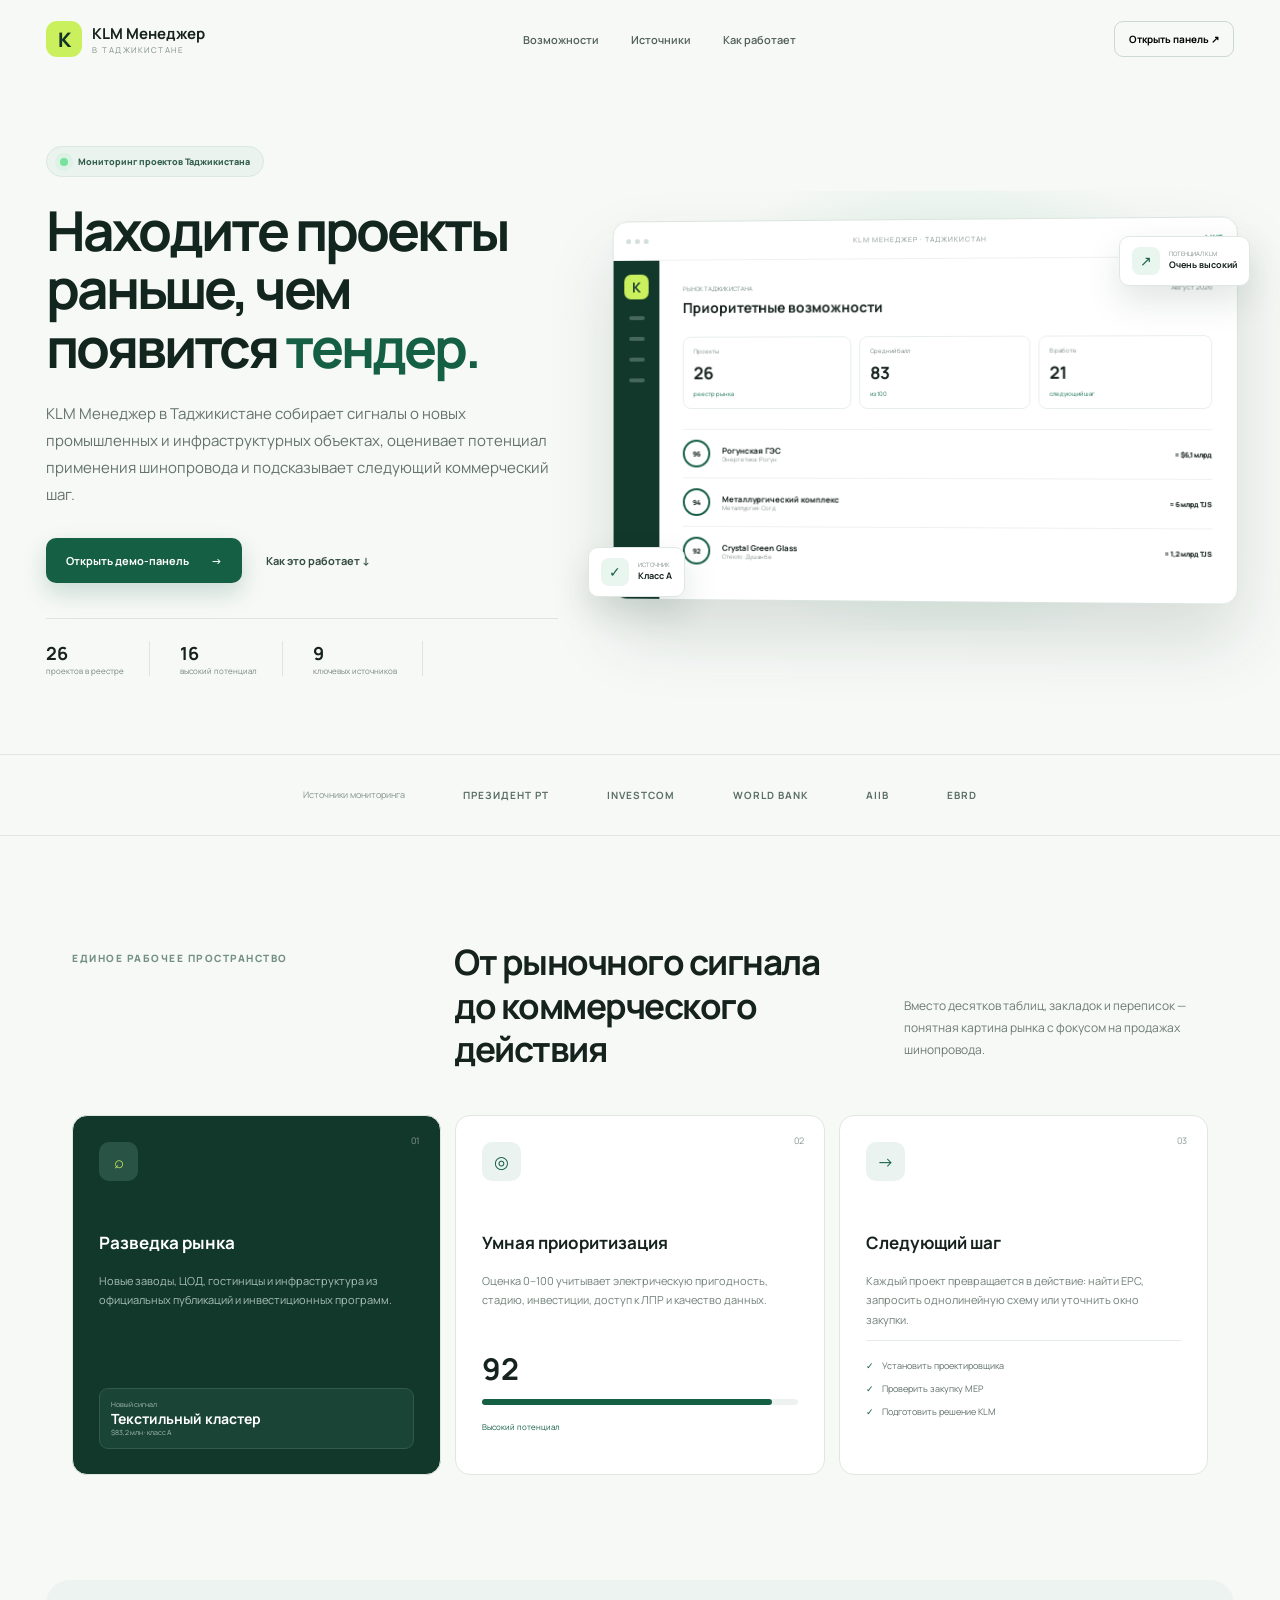
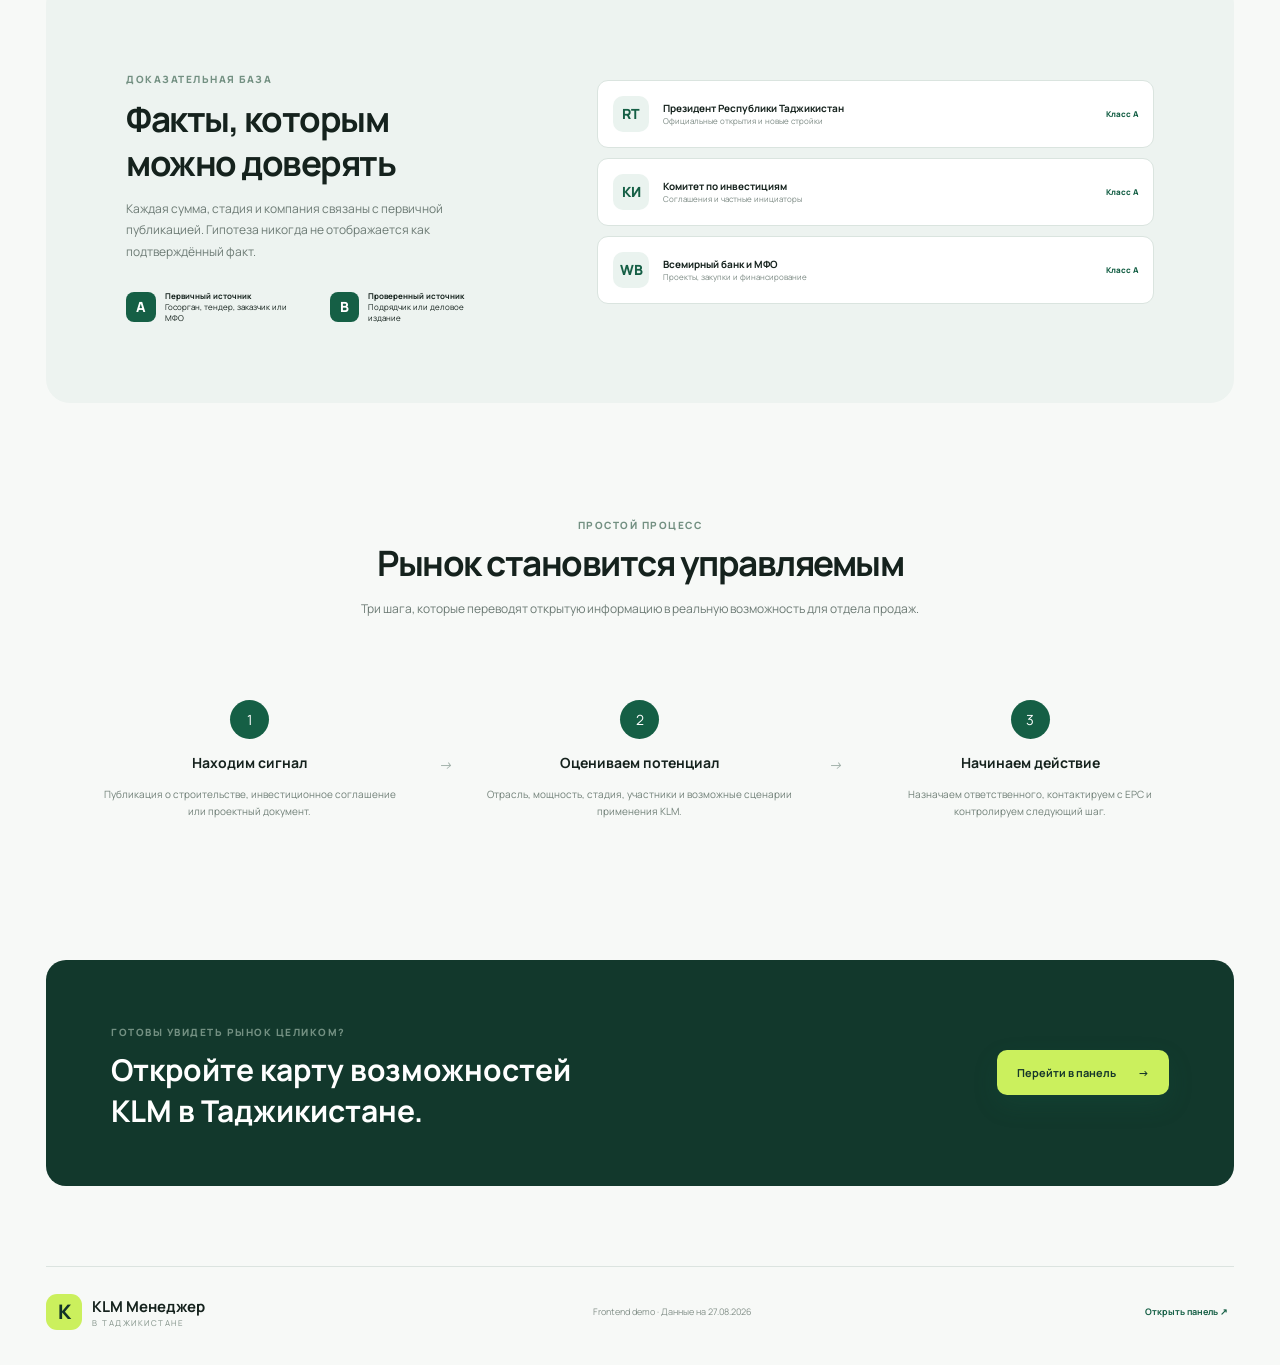
==== index.html @ 0121b9e9 "ok" ====
<!doctype html>
<html lang="ru">
<head>
  <meta charset="UTF-8">
  <meta name="viewport" content="width=device-width, initial-scale=1.0">
  <meta name="description" content="KLM Менеджер в Таджикистане — управление проектами с потенциалом применения шинопровода">
  <title>KLM Менеджер в Таджикистане</title>
  <link rel="preconnect" href="https://fonts.googleapis.com">
  <link rel="preconnect" href="https://fonts.gstatic.com" crossorigin>
  <link href="https://fonts.googleapis.com/css2?family=Manrope:wght@400;500;600;700;800&display=swap" rel="stylesheet">
  <link rel="stylesheet" href="styles.css">
  <link rel="stylesheet" href="notifications.css">
  <link rel="stylesheet" href="contacts.css">
</head>
<body>
  <div class="shell">
    <aside class="sidebar" id="sidebar">
      <a class="brand" href="#landing" aria-label="KLM Менеджер в Таджикистане">
        <span class="brand-mark">K</span><span><b>KLM Менеджер</b><small>ТАДЖИКИСТАН</small></span>
      </a>
      <nav>
        <a class="nav-link active" href="#overview" data-view="overview"><span>◫</span>Обзор</a>
        <a class="nav-link" href="#projects" data-view="projects"><span>◇</span>Проекты <em id="navCount">0</em></a>
        <a class="nav-link" href="#pipeline" data-view="pipeline"><span>⌁</span>Воронка</a>
        <a class="nav-link" href="#contacts" data-view="contacts"><span>◎</span>Контактные лица <em id="contactNavCount">0</em></a>
        <a class="nav-link" href="#sources" data-view="sources"><span>⌕</span>Источники</a>
      </nav>
      <div class="scan-card">
        <div class="scan-head"><span class="pulse"></span><b>Мониторинг</b></div>
        <p>Проверено источников</p>
        <strong id="sourceCount">0</strong>
        <small>Обновлено 27.08.2026</small>
      </div>
      <div class="user-card"><div class="avatar">KM</div><span><b>Команда KLM</b><small>Таджикистан</small></span><button aria-label="Настройки">•••</button></div>
    </aside>

    <main>
      <header class="topbar">
        <button class="mobile-menu" id="menuBtn" aria-label="Открыть меню">☰</button>
        <div class="global-search"><span>⌕</span><input id="globalSearch" placeholder="Найти проект, компанию или город…"><kbd>⌘ K</kbd></div>
        <button class="icon-btn" id="notificationBtn" title="Уведомления" aria-label="Открыть уведомления">♢<i></i><b id="notificationCount">0</b></button>
        <button class="primary-btn" id="scanBtn"><span>↻</span> Запустить мониторинг</button>
      </header>
      <aside class="notification-panel" id="notificationPanel" aria-hidden="true">
        <div class="notification-head"><div><p class="eyebrow">ЦЕНТР СОБЫТИЙ</p><h3>Уведомления</h3></div><button id="closeNotifications" aria-label="Закрыть">×</button></div>
        <div class="notification-permission" id="notificationPermission"><span>♢</span><div><b>Системные уведомления</b><small>Получайте сигнал браузера о новых проектах</small></div><button id="enableNotifications">Включить</button></div>
        <div class="notification-list" id="notificationList"></div>
        <button class="read-all" id="readAllNotifications">Отметить всё прочитанным</button>
      </aside>

      <section class="view landing-view active" id="landing">
        <nav class="landing-nav">
          <a class="landing-brand" href="#landing"><span class="brand-mark">K</span><span><b>KLM Менеджер</b><small>В ТАДЖИКИСТАНЕ</small></span></a>
          <div class="landing-links"><a href="#landingCapabilities">Возможности</a><a href="#landingSources">Источники</a><a href="#landingWorkflow">Как работает</a></div>
          <button class="landing-login" data-open-demo>Открыть панель <span>↗</span></button>
        </nav>
        <div class="hero">
          <div class="hero-copy">
            <div class="hero-tag"><span class="pulse"></span> Мониторинг проектов Таджикистана</div>
            <h1>Находите проекты раньше, чем появится <em>тендер.</em></h1>
            <p>KLM Менеджер в Таджикистане собирает сигналы о новых промышленных и инфраструктурных объектах, оценивает потенциал применения шинопровода и подсказывает следующий коммерческий шаг.</p>
            <div class="hero-actions"><button class="hero-primary" data-open-demo>Открыть демо-панель <span>→</span></button><a href="#landingWorkflow">Как это работает <span>↓</span></a></div>
            <div class="hero-proof"><div><b id="landingProjectCount">0</b><span>проектов в реестре</span></div><div><b id="landingHighCount">0</b><span>высокий потенциал</span></div><div><b id="landingSourceCount">0</b><span>ключевых источников</span></div></div>
          </div>
          <div class="hero-visual">
            <div class="visual-glow"></div>
            <div class="demo-window">
              <div class="window-top"><div><i></i><i></i><i></i></div><span>KLM МЕНЕДЖЕР · ТАДЖИКИСТАН</span><b>● LIVE</b></div>
              <div class="window-body">
                <div class="demo-side"><strong>K</strong><i></i><i></i><i></i><i></i></div>
                <div class="demo-main">
                  <div class="demo-title"><span><small>РЫНОК ТАДЖИКИСТАНА</small><b>Приоритетные возможности</b></span><em>Август 2026</em></div>
                  <div class="demo-stats"><span><small>Проекты</small><b id="demoProjectCount">0</b><i>реестр рынка</i></span><span><small>Средний балл</small><b id="demoAverageScore">0</b><i>из 100</i></span><span><small>В работе</small><b id="demoActionCount">0</b><i>следующий шаг</i></span></div>
                  <div class="demo-list">
                    <div><span class="mini-score">96</span><p><b>Рогунская ГЭС</b><small>Энергетика · Рогун</small></p><em>≈ $6,1 млрд</em></div>
                    <div><span class="mini-score">94</span><p><b>Металлургический комплекс</b><small>Металлургия · Согд</small></p><em>≈ 6 млрд TJS</em></div>
                    <div><span class="mini-score">92</span><p><b>Crystal Green Glass</b><small>Стекло · Душанбе</small></p><em>≈ 1,2 млрд TJS</em></div>
                  </div>
                </div>
              </div>
            </div>
            <div class="floating-card fc-one"><span>↗</span><p><small>ПОТЕНЦИАЛ KLM</small><b>Очень высокий</b></p></div>
            <div class="floating-card fc-two"><span>✓</span><p><small>ИСТОЧНИК</small><b>Класс A</b></p></div>
          </div>
        </div>
        <div class="trust-row"><span>Источники мониторинга</span><b>ПРЕЗИДЕНТ РТ</b><b>INVESTCOM</b><b>WORLD BANK</b><b>AIIB</b><b>EBRD</b></div>

        <section class="landing-section" id="landingCapabilities">
          <div class="section-intro"><p class="eyebrow">ЕДИНОЕ РАБОЧЕЕ ПРОСТРАНСТВО</p><h2>От рыночного сигнала<br>до коммерческого действия</h2><p>Вместо десятков таблиц, закладок и переписок — понятная картина рынка с фокусом на продажах шинопровода.</p></div>
          <div class="feature-grid">
            <article class="feature-card featured"><span class="feature-num">01</span><div class="feature-icon">⌕</div><h3>Разведка рынка</h3><p>Новые заводы, ЦОД, гостиницы и инфраструктура из официальных публикаций и инвестиционных программ.</p><div class="feature-ui"><span>Новый сигнал</span><b>Текстильный кластер</b><small>$83,2 млн · класс A</small></div></article>
            <article class="feature-card"><span class="feature-num">02</span><div class="feature-icon">◎</div><h3>Умная приоритизация</h3><p>Оценка 0–100 учитывает электрическую пригодность, стадию, инвестиции, доступ к ЛПР и качество данных.</p><div class="score-demo"><b>92</b><span><i style="width:92%"></i></span><small>Высокий потенциал</small></div></article>
            <article class="feature-card"><span class="feature-num">03</span><div class="feature-icon">→</div><h3>Следующий шаг</h3><p>Каждый проект превращается в действие: найти EPC, запросить однолинейную схему или уточнить окно закупки.</p><ul><li>Установить проектировщика</li><li>Проверить закупку MEP</li><li>Подготовить решение KLM</li></ul></article>
          </div>
        </section>

        <section class="landing-section source-showcase" id="landingSources">
          <div class="source-copy"><p class="eyebrow">ДОКАЗАТЕЛЬНАЯ БАЗА</p><h2>Факты, которым<br>можно доверять</h2><p>Каждая сумма, стадия и компания связаны с первичной публикацией. Гипотеза никогда не отображается как подтверждённый факт.</p><div class="source-rules"><div><span>A</span><p><b>Первичный источник</b><small>Госорган, тендер, заказчик или МФО</small></p></div><div><span>B</span><p><b>Проверенный источник</b><small>Подрядчик или деловое издание</small></p></div></div></div>
          <div class="source-stack"><article><div class="source-logo">RT</div><p><b>Президент Республики Таджикистан</b><small>Официальные открытия и новые стройки</small></p><span>Класс A</span></article><article><div class="source-logo">КИ</div><p><b>Комитет по инвестициям</b><small>Соглашения и частные инициаторы</small></p><span>Класс A</span></article><article><div class="source-logo">WB</div><p><b>Всемирный банк и МФО</b><small>Проекты, закупки и финансирование</small></p><span>Класс A</span></article></div>
        </section>

        <section class="landing-section workflow" id="landingWorkflow">
          <div class="section-intro centered"><p class="eyebrow">ПРОСТОЙ ПРОЦЕСС</p><h2>Рынок становится управляемым</h2><p>Три шага, которые переводят открытую информацию в реальную возможность для отдела продаж.</p></div>
          <div class="workflow-grid"><article><span>1</span><h3>Находим сигнал</h3><p>Публикация о строительстве, инвестиционное соглашение или проектный документ.</p></article><i>→</i><article><span>2</span><h3>Оцениваем потенциал</h3><p>Отрасль, мощность, стадия, участники и возможные сценарии применения KLM.</p></article><i>→</i><article><span>3</span><h3>Начинаем действие</h3><p>Назначаем ответственного, контактируем с EPC и контролируем следующий шаг.</p></article></div>
        </section>

        <section class="landing-cta"><div><p class="eyebrow">ГОТОВЫ УВИДЕТЬ РЫНОК ЦЕЛИКОМ?</p><h2>Откройте карту возможностей<br>KLM в Таджикистане.</h2></div><button class="hero-primary light" data-open-demo>Перейти в панель <span>→</span></button></section>
        <footer class="landing-footer"><a class="landing-brand" href="#landing"><span class="brand-mark">K</span><span><b>KLM Менеджер</b><small>В ТАДЖИКИСТАНЕ</small></span></a><p>Frontend demo · Данные на 27.08.2026</p><button data-open-demo>Открыть панель ↗</button></footer>
      </section>

      <section class="view" id="overview">
        <div class="page-heading"><div><p class="eyebrow">РАБОЧЕЕ ПРОСТРАНСТВО · 27 АВГУСТА 2026</p><h1>Добрый день, команда KLM</h1><p>Рынок проектов Таджикистана — от сигнала до следующего действия.</p></div><div class="verified"><span>✓</span><div><b>Данные проверены</b><small>официальные и отраслевые источники</small></div></div></div>
        <div class="metrics" id="metrics"></div>
        <div class="dashboard-grid">
          <article class="panel opportunity-panel">
            <div class="panel-head"><div><p class="eyebrow">ПРИОРИТЕТЫ</p><h2>Лучшие возможности</h2></div><a href="#projects" data-go="projects">Все проекты →</a></div>
            <div id="topProjects"></div>
          </article>
          <article class="panel market-panel">
            <div class="panel-head"><div><p class="eyebrow">ГЕОГРАФИЯ</p><h2>Карта потенциала</h2></div><span class="live">● LIVE</span></div>
            <div class="map-wrap">
              <svg viewBox="0 0 500 280" role="img" aria-label="Схематичная карта регионов Таджикистана">
                <path class="country" d="M44 135L83 95l71 8 52-41 73 31 55-22 47 32 65-5 14 43-46 28-40 52-62-8-44 33-65-27-63 13-55-47-48-16z"/>
                <g class="map-label"><circle cx="113" cy="128" r="12"/><text x="113" y="132">7</text><text class="city" x="93" y="158">Согд</text></g>
                <g class="map-label hot"><circle cx="278" cy="150" r="16"/><text x="278" y="154">5</text><text class="city" x="248" y="181">Душанбе</text></g>
                <g class="map-label"><circle cx="242" cy="213" r="10"/><text x="242" y="217">3</text><text class="city" x="218" y="241">Хатлон</text></g>
                <g class="map-label"><circle cx="397" cy="147" r="8"/><text x="397" y="151">2</text><text class="city" x="382" y="174">ГБАО</text></g>
              </svg>
              <div class="map-legend"><b><span id="mapProjectCount">0</span> активных сигналов</b><span>Размер точки = число проектов</span></div>
            </div>
          </article>
          <article class="panel pipeline-panel"><div class="panel-head"><div><p class="eyebrow">ВОРОНКА</p><h2>Коммерческий прогресс</h2></div><a href="#pipeline" data-go="pipeline">Подробнее →</a></div><div id="miniPipeline"></div></article>
          <article class="panel signals-panel"><div class="panel-head"><div><p class="eyebrow">НОВЫЕ СИГНАЛЫ</p><h2>Что изменилось</h2></div><span class="badge">6 новых</span></div><div id="signalFeed"></div></article>
        </div>
      </section>

      <section class="view" id="projects">
        <div class="page-heading compact"><div><p class="eyebrow">РЫНОК ТАДЖИКИСТАНА</p><h1>Проекты и возможности</h1><p>Проверенные объекты с оценкой применимости шинопровода.</p></div><button class="primary-btn" id="exportBtn">↓ Экспорт CSV</button></div>
        <div class="toolbar panel">
          <div class="filter-search"><span>⌕</span><input id="projectSearch" placeholder="Поиск по реестру"></div>
          <select id="sectorFilter"><option value="all">Все отрасли</option></select>
          <select id="regionFilter"><option value="all">Все регионы</option></select>
          <select id="statusFilter"><option value="all">Все стадии</option></select>
          <button class="ghost-btn" id="resetFilters">Сбросить</button>
        </div>
        <div class="project-stats"><span>Найдено: <b id="resultCount">0</b></span><span class="legend"><i class="dot high"></i> высокий потенциал <i class="dot medium"></i> требует проверки</span></div>
        <div class="project-grid" id="projectGrid"></div>
        <div class="empty-state" id="emptyState"><span>⌕</span><h3>Проекты не найдены</h3><p>Измените фильтры или поисковый запрос.</p></div>
      </section>

      <section class="view" id="pipeline">
        <div class="page-heading compact"><div><p class="eyebrow">ПРОДАЖИ</p><h1>Воронка возможностей</h1><p>Следующий шаг и коммерческий статус по каждому объекту.</p></div></div>
        <div class="kanban" id="kanban"></div>
      </section>

      <section class="view" id="contacts">
        <div class="page-heading compact"><div><p class="eyebrow">КОМАНДА И ПАРТНЁРЫ</p><h1>Контактные лица</h1><p>Ответственные за развитие проектов, технические консультации и работу по регионам.</p></div></div>
        <div class="contact-toolbar panel"><div class="filter-search"><span>⌕</span><input id="contactSearch" placeholder="Найти по имени, роли или региону"></div><span>Всего контактов: <b id="contactCount">0</b></span></div>
        <div class="contacts-grid" id="contactsGrid"></div>
      </section>

      <section class="view" id="sources">
        <div class="page-heading compact"><div><p class="eyebrow">ДОКАЗАТЕЛЬНАЯ БАЗА</p><h1>Источники мониторинга</h1><p>Официальные публикации и отраслевые каналы для регулярной проверки.</p></div><button class="primary-btn" id="scanSourcesBtn">↻ Проверить сейчас</button></div>
        <div class="source-summary panel"><div><span class="pulse"></span><div><b>Контур мониторинга активен</b><p>Автоматические сигналы не меняют подтверждённые данные без проверки человеком.</p></div></div><div class="grade"><b>A/B</b><small>приоритет доверия</small></div></div>
        <div class="sources-grid" id="sourcesGrid"></div>
      </section>
    </main>
  </div>

  <dialog id="projectDialog">
    <button class="dialog-close" id="closeDialog">×</button>
    <div id="dialogContent"></div>
  </dialog>
  <div class="toast" id="toast"><span>✓</span><div><b>Мониторинг завершён</b><small>Новые сигналы добавлены в очередь проверки</small></div></div>
  <script src="app.js"></script>
  <script src="notifications.js"></script>
</body>
</html>
---- styles.css ----
:root{--ink:#15221d;--muted:#68736e;--line:#e4e9e6;--paper:#f4f7f5;--white:#fff;--green:#155f45;--green2:#1d7a59;--mint:#daf1e7;--lime:#cbf05d;--amber:#e9a93a;--red:#dc725f;--shadow:0 12px 35px rgba(19,45,35,.07)}
*{box-sizing:border-box}html{scroll-behavior:smooth}body{margin:0;font-family:Manrope,Segoe UI,sans-serif;color:var(--ink);background:var(--paper);font-size:14px}.shell{min-height:100vh}.sidebar{position:fixed;inset:0 auto 0 0;width:238px;background:#102b22;color:#d9e7e1;padding:27px 18px 20px;display:flex;flex-direction:column;z-index:20}.brand{display:flex;align-items:center;gap:11px;color:white;text-decoration:none;padding:0 10px 32px}.brand-mark{display:grid;place-items:center;width:39px;height:39px;border-radius:11px;background:var(--lime);color:#123328;font-weight:800;font-size:20px}.brand b{font-size:18px}.brand small{display:block;font-size:9px;letter-spacing:1.6px;color:#8fad9f;margin-top:2px}.sidebar nav{display:grid;gap:5px}.nav-link{display:flex;align-items:center;gap:13px;padding:12px 13px;border-radius:9px;color:#9eb5ab;text-decoration:none;font-weight:600}.nav-link span{font-size:19px}.nav-link em{margin-left:auto;background:#27463a;border-radius:20px;padding:2px 8px;font-size:11px;font-style:normal}.nav-link:hover,.nav-link.active{background:#1c4435;color:#fff}.nav-link.active:before{content:"";position:absolute;left:0;width:3px;height:24px;background:var(--lime);border-radius:3px}.scan-card{margin-top:auto;background:#183c30;border:1px solid #2a5545;border-radius:13px;padding:15px}.scan-head{display:flex;gap:8px;align-items:center}.pulse{width:8px;height:8px;border-radius:50%;background:#76e29e;box-shadow:0 0 0 5px rgba(118,226,158,.12);display:inline-block}.scan-card p{color:#8eaa9e;margin:16px 0 2px;font-size:11px}.scan-card strong{font-size:27px;display:block}.scan-card small{color:#78978a}.user-card{display:flex;align-items:center;gap:9px;border-top:1px solid #29483c;margin-top:17px;padding:17px 5px 0}.avatar{width:33px;height:33px;border-radius:50%;display:grid;place-items:center;background:#c8ed5a;color:#183a2d;font-size:11px;font-weight:800}.user-card span{flex:1}.user-card b,.user-card small{display:block;font-size:11px}.user-card small{color:#78978a}.user-card button{background:none;border:0;color:#8eaa9e}.topbar{height:72px;position:sticky;top:0;z-index:15;background:rgba(255,255,255,.92);backdrop-filter:blur(10px);border-bottom:1px solid var(--line);display:flex;align-items:center;padding:0 34px;gap:14px;margin-left:238px}.global-search{height:39px;max-width:480px;flex:1;display:flex;align-items:center;gap:9px;background:#f4f6f5;border:1px solid #e5e9e7;border-radius:9px;padding:0 12px;color:#8a9691}.global-search input,.filter-search input{border:0;outline:0;background:transparent;width:100%;font:inherit}.global-search kbd{font-family:inherit;font-size:10px;background:#fff;border:1px solid #dde3df;border-radius:5px;padding:3px 6px;white-space:nowrap}.icon-btn{margin-left:auto;border:1px solid var(--line);background:white;border-radius:9px;width:39px;height:39px;position:relative}.icon-btn i{position:absolute;width:6px;height:6px;border-radius:50%;background:#e16e5c;right:8px;top:7px}.primary-btn,.ghost-btn{border:0;border-radius:9px;padding:11px 16px;font:600 12px Manrope;cursor:pointer}.primary-btn{background:var(--green);color:white;box-shadow:0 7px 16px rgba(21,95,69,.16)}.primary-btn:hover{background:var(--green2)}.ghost-btn{background:#f1f4f2;color:var(--muted)}.mobile-menu{display:none}main{margin-left:238px}.view{display:none;padding:36px 34px 60px;max-width:1600px;margin:auto}.view.active{display:block}.page-heading{display:flex;justify-content:space-between;align-items:center;margin-bottom:28px}.page-heading h1{font-size:29px;letter-spacing:-1px;margin:4px 0}.page-heading p{margin:0;color:var(--muted)}.page-heading.compact{margin-bottom:23px}.eyebrow{font-size:10px!important;letter-spacing:1.5px;font-weight:800;color:#739082!important}.verified{display:flex;align-items:center;gap:10px;background:white;border:1px solid var(--line);border-radius:11px;padding:10px 13px}.verified>span{display:grid;place-items:center;border-radius:50%;width:30px;height:30px;background:var(--mint);color:var(--green);font-weight:800}.verified b,.verified small{display:block}.verified b{font-size:11px}.verified small{font-size:9px;color:var(--muted)}.metrics{display:grid;grid-template-columns:repeat(4,1fr);gap:14px;margin-bottom:16px}.metric-card,.panel{background:var(--white);border:1px solid var(--line);border-radius:14px;box-shadow:0 2px 4px rgba(15,40,30,.015)}.metric-card{padding:18px}.metric-card .metric-top{display:flex;justify-content:space-between;color:var(--muted);font-size:11px}.metric-icon{width:30px;height:30px;border-radius:9px;background:#edf5f1;display:grid;place-items:center;color:var(--green)}.metric-card strong{font-size:27px;display:block;margin:12px 0 4px}.delta{font-size:10px;color:var(--green2);font-weight:700}.delta.warn{color:#c08322}.dashboard-grid{display:grid;grid-template-columns:1.15fr .85fr;gap:16px}.panel{padding:20px}.panel-head{display:flex;align-items:center;justify-content:space-between;margin-bottom:18px}.panel-head h2{font-size:17px;margin:3px 0}.panel-head a{color:var(--green);font-size:11px;font-weight:700;text-decoration:none}.opportunity{display:grid;grid-template-columns:45px 1fr auto;gap:12px;align-items:center;padding:13px 0;border-top:1px solid #edf0ee;cursor:pointer}.opportunity:first-child{border-top:0}.score-ring{width:42px;height:42px;border-radius:50%;display:grid;place-items:center;background:conic-gradient(var(--green) calc(var(--score)*1%),#e7ece9 0);position:relative}.score-ring:before{content:"";position:absolute;inset:4px;background:#fff;border-radius:50%}.score-ring b{z-index:1;font-size:11px}.opportunity h3{font-size:12px;margin:0 0 4px}.opportunity p{font-size:10px;color:var(--muted);margin:0}.opportunity .amount{text-align:right}.opportunity .amount b,.opportunity .amount small{display:block}.opportunity .amount small{font-size:9px;color:var(--muted);margin-top:4px}.live{font-size:9px;color:var(--green);font-weight:800}.map-wrap{background:linear-gradient(145deg,#f1f7f4,#fbfdfc);border-radius:11px;padding:4px}.map-wrap svg{width:100%;height:235px}.country{fill:#dfece6;stroke:#bbd3c8;stroke-width:2}.map-label circle{fill:#20694f;stroke:#fff;stroke-width:4}.map-label.hot circle{fill:#d8ed59}.map-label text{text-anchor:middle;fill:#fff;font-size:11px;font-weight:800}.map-label.hot text{fill:#1b3d31}.map-label .city{fill:#506b60;font-size:10px;font-weight:700}.map-legend{display:flex;justify-content:space-between;padding:0 10px 10px}.map-legend b{font-size:10px}.map-legend span{font-size:9px;color:var(--muted)}.pipeline-row{display:grid;grid-template-columns:100px 1fr 30px;gap:10px;align-items:center;margin:13px 0;font-size:10px}.pipeline-row .bar{height:7px;border-radius:9px;background:#edf0ee;overflow:hidden}.pipeline-row .bar i{display:block;height:100%;border-radius:9px;background:var(--green)}.pipeline-row b{text-align:right}.signal{display:flex;gap:11px;padding:12px 0;border-top:1px solid #edf0ee}.signal:first-child{border:0}.signal-icon{flex:0 0 34px;height:34px;border-radius:9px;background:#edf6f2;display:grid;place-items:center}.signal h3{font-size:11px;margin:0 0 4px}.signal p{font-size:9px;color:var(--muted);margin:0}.badge{font-size:9px;background:#edf6d4;color:#56700f;padding:5px 8px;border-radius:12px;font-weight:700}.toolbar{display:flex;gap:10px;padding:12px;margin-bottom:15px}.filter-search{display:flex;align-items:center;gap:8px;min-width:250px;flex:1;border:1px solid var(--line);border-radius:8px;padding:0 11px}.toolbar select{border:1px solid var(--line);border-radius:8px;background:white;padding:0 12px;font:500 11px Manrope;color:#46564f}.project-stats{display:flex;justify-content:space-between;color:var(--muted);font-size:11px;margin:0 3px 13px}.legend{display:flex;gap:7px;align-items:center}.dot{width:7px;height:7px;border-radius:50%;display:inline-block}.dot.high{background:var(--green2)}.dot.medium{background:var(--amber);margin-left:10px}.project-grid{display:grid;grid-template-columns:repeat(3,1fr);gap:14px}.project-card{background:white;border:1px solid var(--line);border-radius:14px;padding:18px;cursor:pointer;transition:.2s}.project-card:hover{transform:translateY(-2px);box-shadow:var(--shadow);border-color:#bfd1c9}.card-top,.card-footer{display:flex;justify-content:space-between;align-items:center}.sector{font-size:9px;text-transform:uppercase;letter-spacing:1px;color:var(--green);background:#eaf4ef;padding:5px 8px;border-radius:7px;font-weight:800}.confidence{font-size:10px;font-weight:800;border:1px solid #bed7cb;color:var(--green);padding:4px 7px;border-radius:6px}.project-card h3{font-size:15px;line-height:1.4;margin:15px 0 6px}.meta{font-size:10px;color:var(--muted)}.potential{margin:16px 0;background:#f6f8f7;border-radius:9px;padding:10px}.potential span{font-size:9px;color:var(--muted);display:block;margin-bottom:5px}.potential b{font-size:10px}.project-score{font-size:11px;font-weight:800;color:var(--green)}.stage{font-size:9px;color:#6c766f}.next-step{font-size:9px;color:var(--muted);border-top:1px solid #eef1ef;margin-top:13px;padding-top:11px}.empty-state{text-align:center;padding:70px;display:none}.empty-state span{font-size:30px}.kanban{display:grid;grid-template-columns:repeat(4,1fr);gap:12px;align-items:start;overflow:auto}.kanban-col{background:#edf1ef;border-radius:13px;padding:12px;min-width:230px}.kanban-head{display:flex;justify-content:space-between;font-size:11px;font-weight:800;padding:5px 2px 13px}.kanban-head span{background:#dce4e0;border-radius:20px;padding:2px 7px}.kanban-card{background:white;border:1px solid var(--line);border-radius:10px;padding:12px;margin-bottom:9px;cursor:pointer}.kanban-card b{font-size:11px;display:block;margin-bottom:7px}.kanban-card p{font-size:9px;color:var(--muted);margin:3px 0}.kanban-card .progress{height:4px;background:#edf0ee;border-radius:4px;margin-top:10px;overflow:hidden}.kanban-card .progress i{height:100%;display:block;background:var(--green)}.source-summary{display:flex;justify-content:space-between;align-items:center;margin-bottom:15px}.source-summary>div{display:flex;gap:12px;align-items:center}.source-summary b,.source-summary p{margin:0}.source-summary p{font-size:10px;color:var(--muted);margin-top:3px}.grade{text-align:right!important;display:block!important}.grade b{font-size:19px}.grade small{display:block;color:var(--muted);font-size:9px}.sources-grid{display:grid;grid-template-columns:repeat(3,1fr);gap:14px}.source-card{background:white;border:1px solid var(--line);border-radius:13px;padding:17px}.source-logo{width:36px;height:36px;border-radius:10px;background:#eaf3ef;color:var(--green);display:grid;place-items:center;font-weight:800}.source-card h3{font-size:12px;margin:12px 0 5px}.source-card p{font-size:9px;color:var(--muted);line-height:1.6;min-height:43px}.source-meta{display:flex;justify-content:space-between;border-top:1px solid #edf0ee;padding-top:11px;margin-top:12px;font-size:9px}.source-meta a{color:var(--green);font-weight:700;text-decoration:none}dialog{border:0;border-radius:17px;padding:0;max-width:690px;width:calc(100% - 30px);box-shadow:0 30px 80px rgba(12,35,26,.25)}dialog::backdrop{background:rgba(12,31,24,.55);backdrop-filter:blur(4px)}.dialog-close{position:absolute;right:15px;top:13px;border:0;background:#eef2f0;border-radius:50%;width:31px;height:31px;font-size:19px;cursor:pointer}.dialog-body{padding:30px}.dialog-body h2{font-size:23px;margin:10px 45px 7px 0}.dialog-body>.meta{font-size:11px}.dialog-score{display:grid;grid-template-columns:repeat(3,1fr);gap:9px;margin:20px 0}.dialog-score div{background:#f3f6f4;border-radius:10px;padding:12px}.dialog-score small,.dialog-score b{display:block}.dialog-score small{font-size:9px;color:var(--muted);margin-bottom:5px}.dialog-section{border-top:1px solid var(--line);padding-top:16px;margin-top:16px}.dialog-section h3{font-size:12px}.dialog-section p,.dialog-section li{font-size:11px;line-height:1.7;color:#53625c}.source-link{display:block;padding:10px;background:#f3f7f5;border-radius:8px;color:var(--green);text-decoration:none;font-size:10px;font-weight:700}.toast{position:fixed;right:24px;bottom:24px;z-index:50;background:#123c2e;color:white;border-radius:12px;padding:14px 18px;display:flex;gap:11px;align-items:center;box-shadow:var(--shadow);transform:translateY(120px);opacity:0;transition:.35s}.toast.show{transform:none;opacity:1}.toast>span{background:var(--lime);color:#173b2f;width:27px;height:27px;border-radius:50%;display:grid;place-items:center}.toast b,.toast small{display:block;font-size:10px}.toast small{color:#98b4a8;margin-top:3px}
/* Landing */
body.landing-mode{background:#f7f9f7}.landing-mode .sidebar,.landing-mode .topbar{display:none}.landing-mode main{margin-left:0}.landing-view{padding:0!important;max-width:none!important;overflow:hidden}.landing-nav{height:78px;max-width:1240px;margin:auto;padding:0 26px;display:flex;align-items:center;justify-content:space-between}.landing-brand{display:flex;align-items:center;gap:10px;text-decoration:none;color:var(--ink)}.landing-brand .brand-mark{width:36px;height:36px}.landing-brand b,.landing-brand small{display:block}.landing-brand b{font-size:15px}.landing-brand small{font-size:8px;letter-spacing:1.5px;color:#809087}.landing-links{display:flex;gap:32px}.landing-links a{color:#506059;text-decoration:none;font-size:11px;font-weight:600}.landing-login{border:1px solid #ccd8d2;background:transparent;border-radius:9px;padding:10px 14px;font:700 10px Manrope;cursor:pointer}.hero{min-height:640px;max-width:1240px;margin:auto;padding:68px 26px 78px;display:grid;grid-template-columns:.9fr 1.1fr;gap:50px;align-items:center}.hero-tag{display:inline-flex;align-items:center;gap:10px;background:#eaf3ee;border:1px solid #d9e8e0;border-radius:30px;padding:8px 13px;color:#315d4c;font-size:9px;font-weight:800}.hero h1{font-size:55px;letter-spacing:-3px;line-height:1.06;margin:24px 0;color:#12251e}.hero h1 em{font-style:normal;color:var(--green)}.hero-copy>p{font-size:15px;line-height:1.8;color:#63736c}.hero-actions{display:flex;align-items:center;gap:24px;margin:30px 0 35px}.hero-primary{border:0;background:var(--green);color:white;border-radius:10px;padding:15px 20px;font:700 11px Manrope;box-shadow:0 10px 25px rgba(21,95,69,.2);cursor:pointer}.hero-primary span{margin-left:20px}.hero-actions a{color:#344c42;text-decoration:none;font-size:11px;font-weight:700}.hero-proof{display:flex;gap:30px;border-top:1px solid #dde5e1;padding-top:22px}.hero-proof div{padding-right:25px;border-right:1px solid #dde5e1}.hero-proof b,.hero-proof span{display:block}.hero-proof b{font-size:18px}.hero-proof span{font-size:8px;color:#78877f}.hero-visual{position:relative;min-height:440px;display:grid;align-items:center}.visual-glow{position:absolute;inset:0;background:radial-gradient(circle at 55% 47%,rgba(167,220,193,.45),transparent 65%)}.demo-window{position:relative;background:white;border:1px solid #dae4df;border-radius:15px;box-shadow:0 35px 70px rgba(22,55,42,.14);overflow:hidden;transform:perspective(1200px) rotateY(-3deg)}.window-top{height:39px;display:flex;align-items:center;border-bottom:1px solid #edf1ef;padding:0 13px;color:#87968f;font-size:7px;letter-spacing:1px}.window-top>div{display:flex;gap:4px}.window-top i{width:5px;height:5px;background:#d5dfda;border-radius:50%}.window-top>span{margin:auto}.window-top>b{color:#1b7d57}.window-body{display:grid;grid-template-columns:47px 1fr;min-height:330px}.demo-side{background:#12372b;padding:14px 0;display:flex;align-items:center;flex-direction:column;gap:17px}.demo-side strong{width:25px;height:25px;border-radius:7px;background:var(--lime);color:#173c2e;display:grid;place-items:center}.demo-side i{width:16px;height:4px;border-radius:4px;background:#46675b}.demo-main{padding:25px 24px}.demo-title{display:flex;justify-content:space-between}.demo-title span small,.demo-title span b{display:block}.demo-title small{font-size:6px;color:#748b81}.demo-title b{font-size:14px;margin-top:5px}.demo-title em{font-style:normal;font-size:7px;color:#829188}.demo-stats{display:grid;grid-template-columns:repeat(3,1fr);gap:8px;margin:20px 0}.demo-stats>span{border:1px solid #e8eeeb;border-radius:8px;padding:10px}.demo-stats small,.demo-stats b,.demo-stats i{display:block}.demo-stats small{font-size:6px;color:#7b8a83}.demo-stats b{font-size:17px;margin:6px 0}.demo-stats i{font-size:6px;font-style:normal;color:#19714f}.demo-list>div{display:grid;grid-template-columns:31px 1fr auto;align-items:center;gap:9px;border-top:1px solid #edf1ef;padding:10px 0}.mini-score{border:2px solid var(--green);border-radius:50%;width:28px;height:28px;display:grid;place-items:center;font-size:7px;font-weight:800}.demo-list p{margin:0}.demo-list p b,.demo-list p small{display:block}.demo-list p b{font-size:8px}.demo-list p small{font-size:6px;color:#88958f}.demo-list em{font-size:7px;font-style:normal;font-weight:800}.floating-card{position:absolute;background:white;border:1px solid #dfe7e3;border-radius:10px;padding:10px 12px;display:flex;align-items:center;gap:9px;box-shadow:0 15px 35px rgba(23,52,41,.13)}.floating-card>span{width:28px;height:28px;border-radius:8px;background:#e9f5ef;display:grid;place-items:center;color:var(--green)}.floating-card p{margin:0}.floating-card small,.floating-card b{display:block}.floating-card small{font-size:6px;color:#7f8f87}.floating-card b{font-size:9px}.fc-one{right:-16px;top:45px}.fc-two{left:-20px;bottom:34px}.trust-row{border-block:1px solid #e0e7e3;min-height:82px;display:flex;justify-content:center;align-items:center;gap:58px;color:#86948e}.trust-row span{font-size:9px}.trust-row b{font-size:10px;letter-spacing:1px;color:#5b6f66}.landing-section{max-width:1188px;margin:0 auto;padding:105px 26px}.section-intro{display:grid;grid-template-columns:1fr 1.2fr .9fr;gap:45px;align-items:end;margin-bottom:43px}.section-intro .eyebrow{align-self:start}.section-intro h2,.source-copy h2{font-size:35px;line-height:1.25;letter-spacing:-1.5px;margin:0}.section-intro>p:last-child,.source-copy>p{font-size:12px;line-height:1.8;color:#6c7a74}.feature-grid{display:grid;grid-template-columns:repeat(3,1fr);gap:14px}.feature-card{background:white;border:1px solid #e0e7e3;border-radius:15px;padding:26px;min-height:360px;position:relative;overflow:hidden}.feature-card.featured{background:#12382c;color:white}.feature-num{position:absolute;right:20px;top:18px;font-size:9px;color:#899990}.feature-icon{width:39px;height:39px;border-radius:10px;background:#eaf3ef;color:var(--green);display:grid;place-items:center;font-size:17px;margin-bottom:50px}.featured .feature-icon{background:#285345;color:var(--lime)}.feature-card h3{font-size:17px}.feature-card>p{font-size:11px;line-height:1.75;color:#718078}.featured>p{color:#a9c0b6}.feature-ui{position:absolute;left:26px;right:26px;bottom:25px;border:1px solid #34584b;background:#1a4436;border-radius:9px;padding:11px}.feature-ui span,.feature-ui b,.feature-ui small{display:block}.feature-ui span,.feature-ui small{font-size:7px;color:#a7bdb4}.score-demo{margin-top:38px}.score-demo b{font-size:30px}.score-demo span{display:block;background:#edf1ef;border-radius:8px;height:6px;margin:10px 0}.score-demo span i{height:100%;display:block;background:var(--green);border-radius:8px}.score-demo small{font-size:8px;color:var(--green)}.feature-card ul{list-style:none;padding:13px 0 0;margin:0;border-top:1px solid #e5ebe8}.feature-card li{font-size:9px;color:#607069;padding:5px 0}.feature-card li:before{content:'✓';color:var(--green);margin-right:8px}.source-showcase{display:grid;grid-template-columns:.8fr 1.2fr;gap:100px;align-items:center;background:#edf3f0;border-radius:24px;max-width:1188px;padding:80px}.source-rules{margin-top:28px;display:flex;gap:24px}.source-rules>div{display:flex;gap:9px;align-items:center}.source-rules>div>span{width:30px;height:30px;border-radius:8px;background:var(--green);color:white;display:grid;place-items:center;font-weight:800}.source-rules p{margin:0}.source-rules b,.source-rules small{display:block;font-size:8px}.source-stack{display:grid;gap:10px}.source-stack article{background:white;border:1px solid #dae4df;border-radius:11px;padding:15px;display:grid;grid-template-columns:38px 1fr auto;align-items:center;gap:12px}.source-stack p{margin:0}.source-stack p b,.source-stack p small{display:block}.source-stack p b{font-size:10px}.source-stack p small{font-size:8px;color:#7b8983}.source-stack article>span{font-size:8px;color:var(--green);font-weight:800}.section-intro.centered{display:block;text-align:center;max-width:570px;margin:0 auto 55px}.workflow-grid{display:grid;grid-template-columns:1fr 35px 1fr 35px 1fr;align-items:center}.workflow-grid article{text-align:center;padding:25px}.workflow-grid article>span{width:39px;height:39px;margin:auto;border-radius:50%;background:var(--green);color:white;display:grid;place-items:center}.workflow-grid h3{font-size:14px}.workflow-grid p{font-size:10px;line-height:1.7;color:#718078}.workflow-grid>i{text-align:center;color:#9baba4}.landing-cta{max-width:1188px;margin:0 auto 80px;background:#12382c;color:white;border-radius:20px;padding:55px 65px;display:flex;justify-content:space-between;align-items:center}.landing-cta h2{font-size:30px;margin:10px 0 0}.hero-primary.light{background:var(--lime);color:#17372b}.landing-footer{max-width:1188px;margin:auto;border-top:1px solid #dce4e0;padding:27px 0 35px;display:flex;align-items:center;justify-content:space-between}.landing-footer p{font-size:9px;color:#839089}.landing-footer button{border:0;background:none;color:var(--green);font:700 9px Manrope}
@media(max-width:1100px){.project-grid,.sources-grid{grid-template-columns:repeat(2,1fr)}.dashboard-grid{grid-template-columns:1fr}.metrics{grid-template-columns:repeat(2,1fr)}.kanban{grid-template-columns:repeat(2,1fr)}.hero{grid-template-columns:1fr}.trust-row{gap:25px}.section-intro{grid-template-columns:1fr}.feature-grid{grid-template-columns:1fr 1fr}.feature-card:last-child{grid-column:1/-1}.source-showcase{margin-inline:24px;grid-template-columns:1fr;gap:40px}.landing-cta{margin-inline:24px}}
@media(max-width:760px){.sidebar{transform:translateX(-100%);transition:.25s}.sidebar.open{transform:none}.topbar,main{margin-left:0}.topbar{padding:0 16px}.mobile-menu{display:block;background:none;border:0;font-size:20px}.global-search kbd,.icon-btn{display:none}.view{padding:25px 16px 50px}.page-heading{align-items:flex-start;gap:15px}.verified{display:none}.metrics,.project-grid,.sources-grid,.kanban{grid-template-columns:1fr}.toolbar{flex-wrap:wrap}.filter-search{height:39px;min-width:100%}.toolbar select{height:39px;flex:1}.project-stats .legend{display:none}.page-heading h1{font-size:24px}.primary-btn{white-space:nowrap}.dialog-score{grid-template-columns:1fr 1fr}.landing-nav{height:68px;padding-inline:18px}.landing-links{display:none}.hero{padding:42px 18px 58px;gap:20px}.hero h1{font-size:39px;letter-spacing:-2px}.hero-copy>p{font-size:13px}.hero-actions{align-items:flex-start;flex-direction:column;gap:17px}.hero-proof{gap:12px}.hero-proof div{padding-right:10px}.hero-proof b{font-size:15px}.hero-visual{min-height:350px}.demo-window{transform:none}.demo-main{padding:17px 13px}.demo-stats{grid-template-columns:1fr 1fr}.demo-stats>span:last-child,.demo-list em{display:none}.fc-one{right:-7px;top:10px}.fc-two{left:-7px;bottom:5px}.trust-row{flex-wrap:wrap;gap:16px;padding:20px}.trust-row span{width:100%;text-align:center}.landing-section{padding:75px 18px}.section-intro h2,.source-copy h2{font-size:28px}.feature-grid{grid-template-columns:1fr}.source-showcase{margin-inline:14px;padding:42px 24px;border-radius:17px}.source-rules{display:grid}.source-stack article{grid-template-columns:38px 1fr}.source-stack article>span{display:none}.workflow-grid{grid-template-columns:1fr}.workflow-grid>i{transform:rotate(90deg)}.landing-cta{margin:0 14px 55px;padding:38px 25px;display:block}.landing-cta h2{font-size:25px}.landing-cta button{margin-top:25px}.landing-footer{margin-inline:18px}.landing-footer p{display:none}}
---- notifications.css ----
.icon-btn{cursor:pointer;transition:.2s}.icon-btn:hover{border-color:#b9cdc4;background:#f2f7f4;transform:translateY(-1px)}
.icon-btn i{display:none!important}.icon-btn.has-news i{display:block!important}.icon-btn b{display:none;position:absolute;right:-7px;top:-7px;min-width:18px;height:18px;padding:0 5px;border-radius:10px;background:#e16552;color:#fff;font:800 8px Manrope;place-items:center;box-shadow:0 2px 7px rgba(225,101,82,.35)}.icon-btn.has-news b{display:grid}
.notification-panel{position:fixed;z-index:40;right:22px;top:62px;width:390px;max-height:calc(100vh - 82px);background:rgba(255,255,255,.98);border:1px solid #dfe7e3;border-radius:17px;box-shadow:0 26px 70px rgba(12,43,32,.2);padding:0;transform:translateY(-12px) scale(.975);transform-origin:top right;opacity:0;visibility:hidden;pointer-events:none;transition:opacity .2s,transform .2s,visibility .2s;overflow:hidden}
.notification-panel.open{transform:none;opacity:1;visibility:visible;pointer-events:auto}
.notification-head{display:flex;align-items:center;justify-content:space-between;padding:20px 20px 15px;border-bottom:1px solid #e8eeeb}.notification-head .eyebrow{margin:0}.notification-head h3{margin:4px 0 0;font-size:18px;letter-spacing:-.3px}.notification-head>button{border:0;background:#edf2ef;color:#52645c;border-radius:9px;width:32px;height:32px;font-size:18px;line-height:1;cursor:pointer;transition:.2s}.notification-head>button:hover{background:#dfe9e4;color:#173e30;transform:rotate(4deg)}
.notification-permission{display:flex;align-items:center;gap:10px;background:linear-gradient(135deg,#eaf5ef,#f4f8f6);border:1px solid #dae9e2;border-radius:12px;padding:12px;margin:14px 16px}.notification-permission>span{flex:0 0 34px;height:34px;border-radius:9px;background:#fff;color:#176145;display:grid;place-items:center;box-shadow:0 3px 9px rgba(20,80,58,.08)}.notification-permission>div{flex:1;min-width:0}.notification-permission b,.notification-permission small{display:block}.notification-permission b{font-size:10px}.notification-permission small{font-size:8px;color:#718078;margin-top:3px}.notification-permission>button{border:0;border-radius:8px;background:#155f45;color:#fff;padding:8px 10px;font:700 8px Manrope;cursor:pointer;box-shadow:0 5px 12px rgba(21,95,69,.18);transition:.2s}.notification-permission>button:hover:not(:disabled){background:#1d7a59;transform:translateY(-1px)}.notification-permission>button:disabled{background:#cbd7d1;box-shadow:none;cursor:default}
.notification-list{max-height:330px;overflow:auto;padding:0 16px}.notification-list::-webkit-scrollbar{width:5px}.notification-list::-webkit-scrollbar-thumb{background:#cdd9d3;border-radius:5px}.notification-item{display:grid;grid-template-columns:36px 1fr;gap:11px;padding:13px 4px;border-bottom:1px solid #edf1ef;cursor:pointer;border-radius:9px;transition:.15s}.notification-item:hover{background:#f4f8f6;padding-inline:9px}.notification-item>span{width:34px;height:34px;border-radius:10px;background:#e7f4ed;color:#166044;display:grid;place-items:center;font-weight:800}.notification-item b,.notification-item small{display:block}.notification-item b{font-size:10px}.notification-item p{font-size:9px;color:#65746d;line-height:1.5;margin:4px 0}.notification-item small{font-size:8px;color:#98a39e}
.notification-empty{text-align:center;padding:36px 16px 32px;color:#718078}.notification-empty>span{width:44px;height:44px;margin:0 auto 12px;border-radius:14px;background:#e9f5ef;color:#176145;display:grid;place-items:center;font-size:18px}.notification-empty p{font-size:10px;line-height:1.6;margin:0}.read-all{display:block;width:calc(100% - 32px);margin:12px 16px 16px;border:1px solid #dce7e2;background:#f3f7f5;color:#1b654a;border-radius:9px;padding:10px;font:700 9px Manrope;cursor:pointer;transition:.2s}.read-all:hover{background:#e7f2ec;border-color:#c8dcd2}
@media(max-width:760px){.topbar .icon-btn{display:block}.notification-panel{left:10px;right:10px;top:64px;width:auto;max-height:calc(100vh - 76px);border-radius:14px}.notification-permission{align-items:flex-start}.notification-permission>button{align-self:center}}
---- contacts.css ----
.contact-toolbar{display:flex;align-items:center;gap:18px;margin-bottom:15px;padding:12px}.contact-toolbar>span{font-size:10px;color:var(--muted);white-space:nowrap}.contacts-grid{display:grid;grid-template-columns:repeat(3,1fr);gap:14px}.contact-card{background:white;border:1px solid var(--line);border-radius:14px;padding:19px;transition:.2s}.contact-card:hover{transform:translateY(-2px);box-shadow:var(--shadow);border-color:#bfd1c9}.contact-head{display:flex;justify-content:space-between;align-items:flex-start}.contact-avatar{width:46px;height:46px;border-radius:13px;background:var(--green);color:white;display:grid;place-items:center;font-size:13px;font-weight:800}.contact-status{font-size:8px;color:var(--green2);background:#eaf5ef;border-radius:20px;padding:5px 8px;font-weight:700}.contact-card h3{font-size:15px;margin:14px 0 3px}.contact-role{font-size:10px;color:var(--green);font-weight:700;margin:0 0 16px}.contact-details{display:grid;grid-template-columns:1fr 1.4fr;gap:8px;border-block:1px solid #edf0ee;padding:12px 0}.contact-details small,.contact-details b{display:block}.contact-details small{font-size:7px;color:var(--muted);margin-bottom:4px}.contact-details b{font-size:9px}.contact-focus{min-height:34px;font-size:9px;line-height:1.6;color:var(--muted)}.contact-actions{display:flex;justify-content:space-between;align-items:center;margin-top:14px}.contact-actions a{font-size:9px;color:var(--green);font-weight:700;text-decoration:none}.contact-actions a:last-child{background:#edf5f1;padding:7px 9px;border-radius:7px}
@media(max-width:1100px){.contacts-grid{grid-template-columns:repeat(2,1fr)}}
@media(max-width:760px){.contacts-grid{grid-template-columns:1fr}.contact-toolbar{align-items:stretch;flex-direction:column}.contact-toolbar .filter-search{height:39px}}
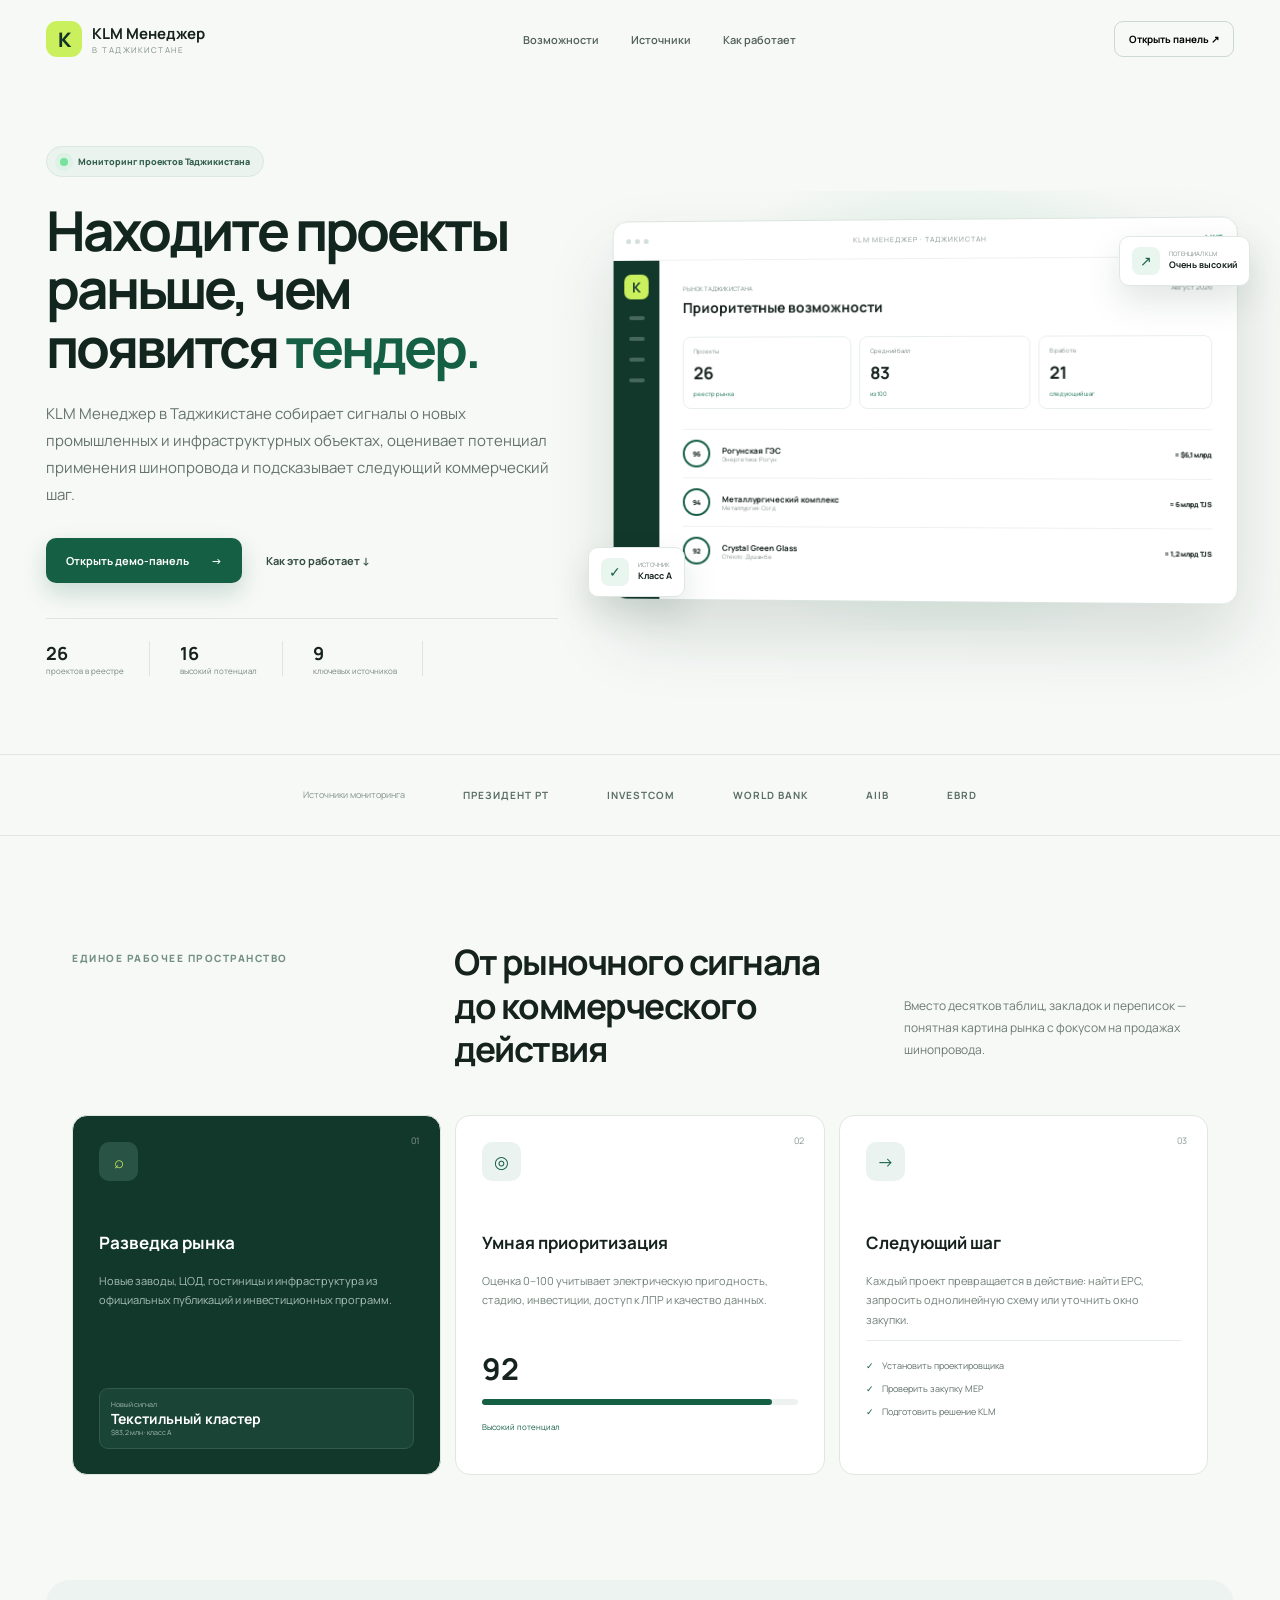
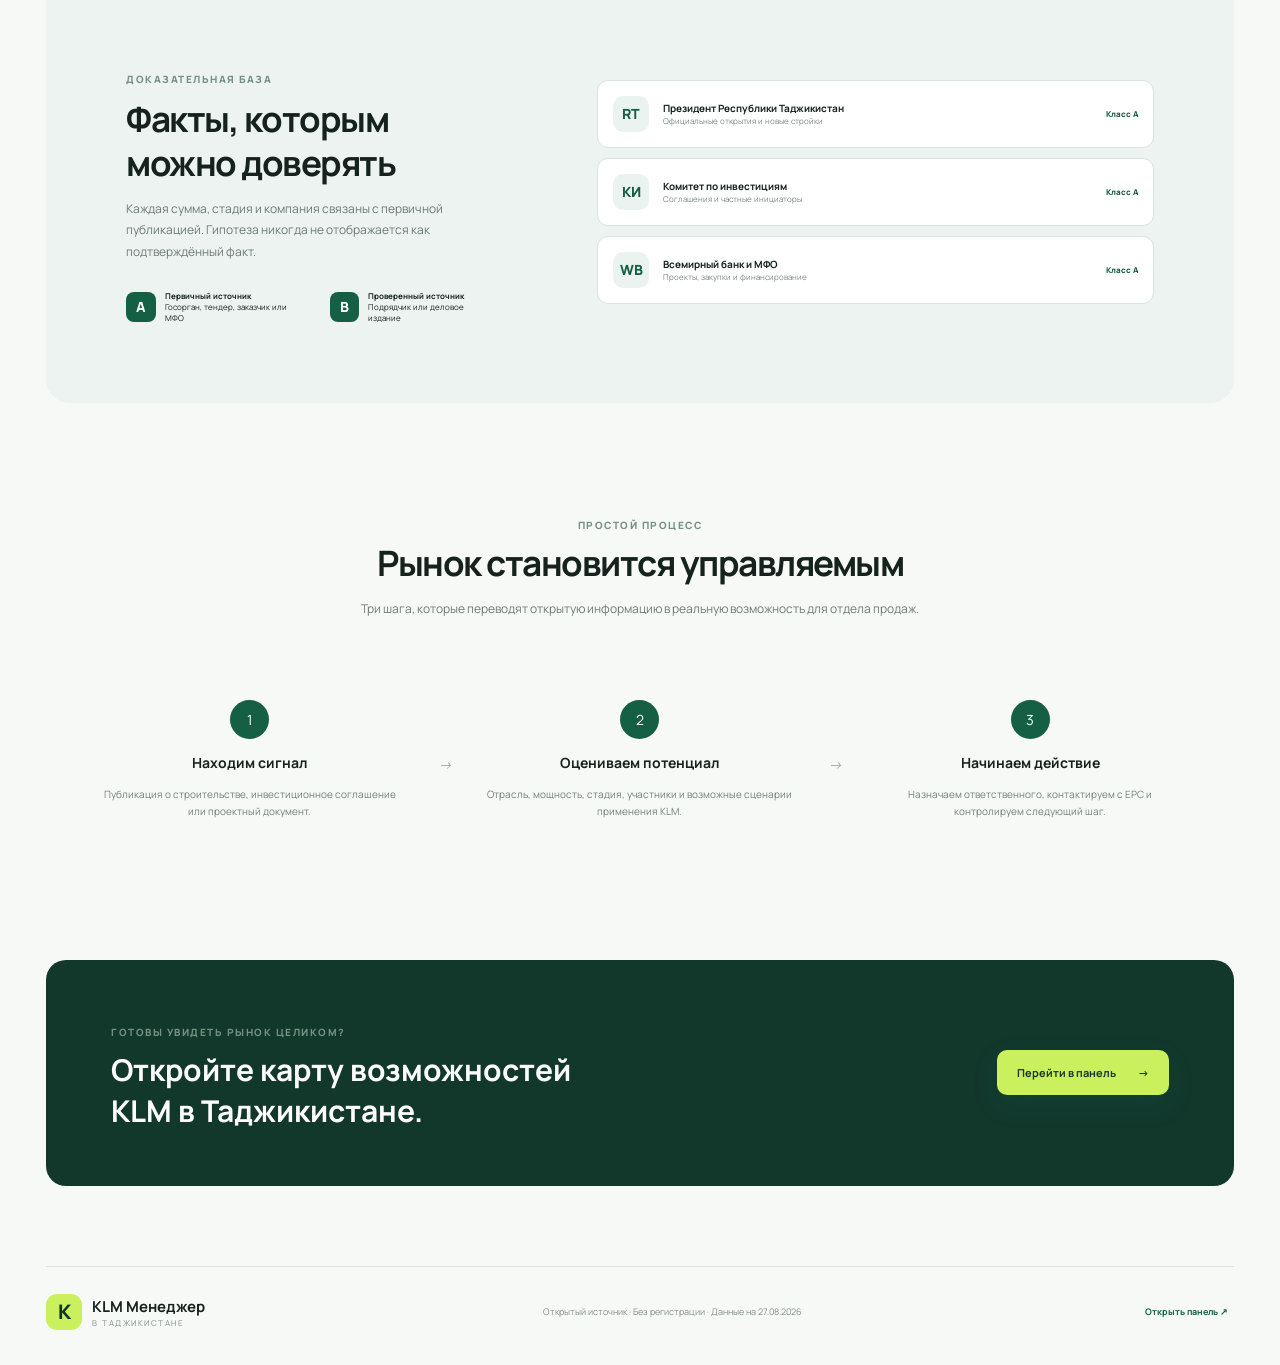
==== commit 358e8cfa: "Clarify public access on landing page" ====
--- a/index.html
+++ b/index.html
@@ -37,7 +37,7 @@
     <main>
       <header class="topbar">
         <button class="mobile-menu" id="menuBtn" aria-label="Открыть меню">☰</button>
-        <div class="global-search"><span>⌕</span><input id="globalSearch" placeholder="Найти проект, компанию или город…"><kbd>⌘ K</kbd></div>
+        <div class="global-search"><span aria-hidden="true">⌕</span><input id="globalSearch" type="search" aria-label="Глобальный поиск проектов" placeholder="Найти проект, компанию или город…"><kbd>Ctrl K</kbd></div>
         <button class="icon-btn" id="notificationBtn" title="Уведомления" aria-label="Открыть уведомления">♢<i></i><b id="notificationCount">0</b></button>
         <button class="primary-btn" id="scanBtn"><span>↻</span> Запустить мониторинг</button>
       </header>
@@ -105,7 +105,7 @@
         </section>
 
         <section class="landing-cta"><div><p class="eyebrow">ГОТОВЫ УВИДЕТЬ РЫНОК ЦЕЛИКОМ?</p><h2>Откройте карту возможностей<br>KLM в Таджикистане.</h2></div><button class="hero-primary light" data-open-demo>Перейти в панель <span>→</span></button></section>
-        <footer class="landing-footer"><a class="landing-brand" href="#landing"><span class="brand-mark">K</span><span><b>KLM Менеджер</b><small>В ТАДЖИКИСТАНЕ</small></span></a><p>Frontend demo · Данные на 27.08.2026</p><button data-open-demo>Открыть панель ↗</button></footer>
+        <footer class="landing-footer"><a class="landing-brand" href="#landing"><span class="brand-mark">K</span><span><b>KLM Менеджер</b><small>В ТАДЖИКИСТАНЕ</small></span></a><p>Открытый источник · Без регистрации · Данные на 27.08.2026</p><button data-open-demo>Открыть панель ↗</button></footer>
       </section>
 
       <section class="view" id="overview">
@@ -137,13 +137,13 @@
       <section class="view" id="projects">
         <div class="page-heading compact"><div><p class="eyebrow">РЫНОК ТАДЖИКИСТАНА</p><h1>Проекты и возможности</h1><p>Проверенные объекты с оценкой применимости шинопровода.</p></div><button class="primary-btn" id="exportBtn">↓ Экспорт CSV</button></div>
         <div class="toolbar panel">
-          <div class="filter-search"><span>⌕</span><input id="projectSearch" placeholder="Поиск по реестру"></div>
-          <select id="sectorFilter"><option value="all">Все отрасли</option></select>
-          <select id="regionFilter"><option value="all">Все регионы</option></select>
-          <select id="statusFilter"><option value="all">Все стадии</option></select>
+          <div class="filter-search"><span aria-hidden="true">⌕</span><input id="projectSearch" type="search" aria-label="Поиск по реестру проектов" placeholder="Поиск по реестру"></div>
+          <select id="sectorFilter" aria-label="Фильтр по отрасли"><option value="all">Все отрасли</option></select>
+          <select id="regionFilter" aria-label="Фильтр по региону"><option value="all">Все регионы</option></select>
+          <select id="statusFilter" aria-label="Фильтр по стадии"><option value="all">Все стадии</option></select>
           <button class="ghost-btn" id="resetFilters">Сбросить</button>
         </div>
-        <div class="project-stats"><span>Найдено: <b id="resultCount">0</b></span><span class="legend"><i class="dot high"></i> высокий потенциал <i class="dot medium"></i> требует проверки</span></div>
+        <div class="project-stats"><span aria-live="polite">Найдено: <b id="resultCount">0</b></span><span class="legend"><i class="dot high"></i> высокий потенциал <i class="dot medium"></i> требует проверки</span></div>
         <div class="project-grid" id="projectGrid"></div>
         <div class="empty-state" id="emptyState"><span>⌕</span><h3>Проекты не найдены</h3><p>Измените фильтры или поисковый запрос.</p></div>
       </section>
@@ -155,7 +155,7 @@
 
       <section class="view" id="contacts">
         <div class="page-heading compact"><div><p class="eyebrow">КОМАНДА И ПАРТНЁРЫ</p><h1>Контактные лица</h1><p>Ответственные за развитие проектов, технические консультации и работу по регионам.</p></div></div>
-        <div class="contact-toolbar panel"><div class="filter-search"><span>⌕</span><input id="contactSearch" placeholder="Найти по имени, роли или региону"></div><span>Всего контактов: <b id="contactCount">0</b></span></div>
+        <div class="contact-toolbar panel"><div class="filter-search"><span aria-hidden="true">⌕</span><input id="contactSearch" type="search" aria-label="Поиск контактных лиц" placeholder="Найти по имени, роли или региону"></div><span aria-live="polite">Всего контактов: <b id="contactCount">0</b></span></div>
         <div class="contacts-grid" id="contactsGrid"></div>
       </section>
 
@@ -167,11 +167,11 @@
     </main>
   </div>
 
-  <dialog id="projectDialog">
-    <button class="dialog-close" id="closeDialog">×</button>
+  <dialog id="projectDialog" aria-labelledby="projectDialogTitle">
+    <button class="dialog-close" id="closeDialog" aria-label="Закрыть карточку проекта">×</button>
     <div id="dialogContent"></div>
   </dialog>
-  <div class="toast" id="toast"><span>✓</span><div><b>Мониторинг завершён</b><small>Новые сигналы добавлены в очередь проверки</small></div></div>
+  <div class="toast" id="toast" role="status" aria-live="polite"><span aria-hidden="true">✓</span><div><b>Мониторинг завершён</b><small>Новые сигналы добавлены в очередь проверки</small></div></div>
   <script src="app.js"></script>
   <script src="notifications.js"></script>
 </body>
--- a/contacts.css
+++ b/contacts.css
@@ -1,3 +1,5 @@
 .contact-toolbar{display:flex;align-items:center;gap:18px;margin-bottom:15px;padding:12px}.contact-toolbar>span{font-size:10px;color:var(--muted);white-space:nowrap}.contacts-grid{display:grid;grid-template-columns:repeat(3,1fr);gap:14px}.contact-card{background:white;border:1px solid var(--line);border-radius:14px;padding:19px;transition:.2s}.contact-card:hover{transform:translateY(-2px);box-shadow:var(--shadow);border-color:#bfd1c9}.contact-head{display:flex;justify-content:space-between;align-items:flex-start}.contact-avatar{width:46px;height:46px;border-radius:13px;background:var(--green);color:white;display:grid;place-items:center;font-size:13px;font-weight:800}.contact-status{font-size:8px;color:var(--green2);background:#eaf5ef;border-radius:20px;padding:5px 8px;font-weight:700}.contact-card h3{font-size:15px;margin:14px 0 3px}.contact-role{font-size:10px;color:var(--green);font-weight:700;margin:0 0 16px}.contact-details{display:grid;grid-template-columns:1fr 1.4fr;gap:8px;border-block:1px solid #edf0ee;padding:12px 0}.contact-details small,.contact-details b{display:block}.contact-details small{font-size:7px;color:var(--muted);margin-bottom:4px}.contact-details b{font-size:9px}.contact-focus{min-height:34px;font-size:9px;line-height:1.6;color:var(--muted)}.contact-actions{display:flex;justify-content:space-between;align-items:center;margin-top:14px}.contact-actions a{font-size:9px;color:var(--green);font-weight:700;text-decoration:none}.contact-actions a:last-child{background:#edf5f1;padding:7px 9px;border-radius:7px}
 @media(max-width:1100px){.contacts-grid{grid-template-columns:repeat(2,1fr)}}
 @media(max-width:760px){.contacts-grid{grid-template-columns:1fr}.contact-toolbar{align-items:stretch;flex-direction:column}.contact-toolbar .filter-search{height:39px}}
+.contact-source{display:block;border-top:1px solid #edf0ee;margin-top:12px;padding-top:10px;color:var(--muted);font-size:8px;text-decoration:none}
+.project-contact{display:flex;gap:9px;align-items:center;border-top:1px solid #edf0ee;margin-top:12px;padding-top:12px}.project-contact-avatar{flex:0 0 31px;height:31px;border-radius:9px;background:#e5f2ec;color:var(--green);display:grid;place-items:center;font-size:9px;font-weight:800}.project-contact p{margin:0;display:grid;grid-template-columns:auto auto;column-gap:10px;align-items:center;min-width:0}.project-contact small,.project-contact b{grid-column:1/-1;display:block}.project-contact small{font-size:7px;color:var(--muted)}.project-contact b{font-size:9px;margin:2px 0 4px}.project-contact a{font-size:8px;color:var(--green);text-decoration:none;overflow:hidden;text-overflow:ellipsis;white-space:nowrap}.dialog-contact{display:flex;align-items:center;gap:12px;background:#f3f7f5;border-radius:10px;padding:12px}.dialog-contact p{margin:0!important;display:grid;grid-template-columns:auto auto;gap:3px 14px}.dialog-contact b,.dialog-contact small{grid-column:1/-1;display:block}.dialog-contact small{font-size:9px;color:var(--muted)}.dialog-contact a{font-size:10px;color:var(--green);font-weight:700;text-decoration:none}
